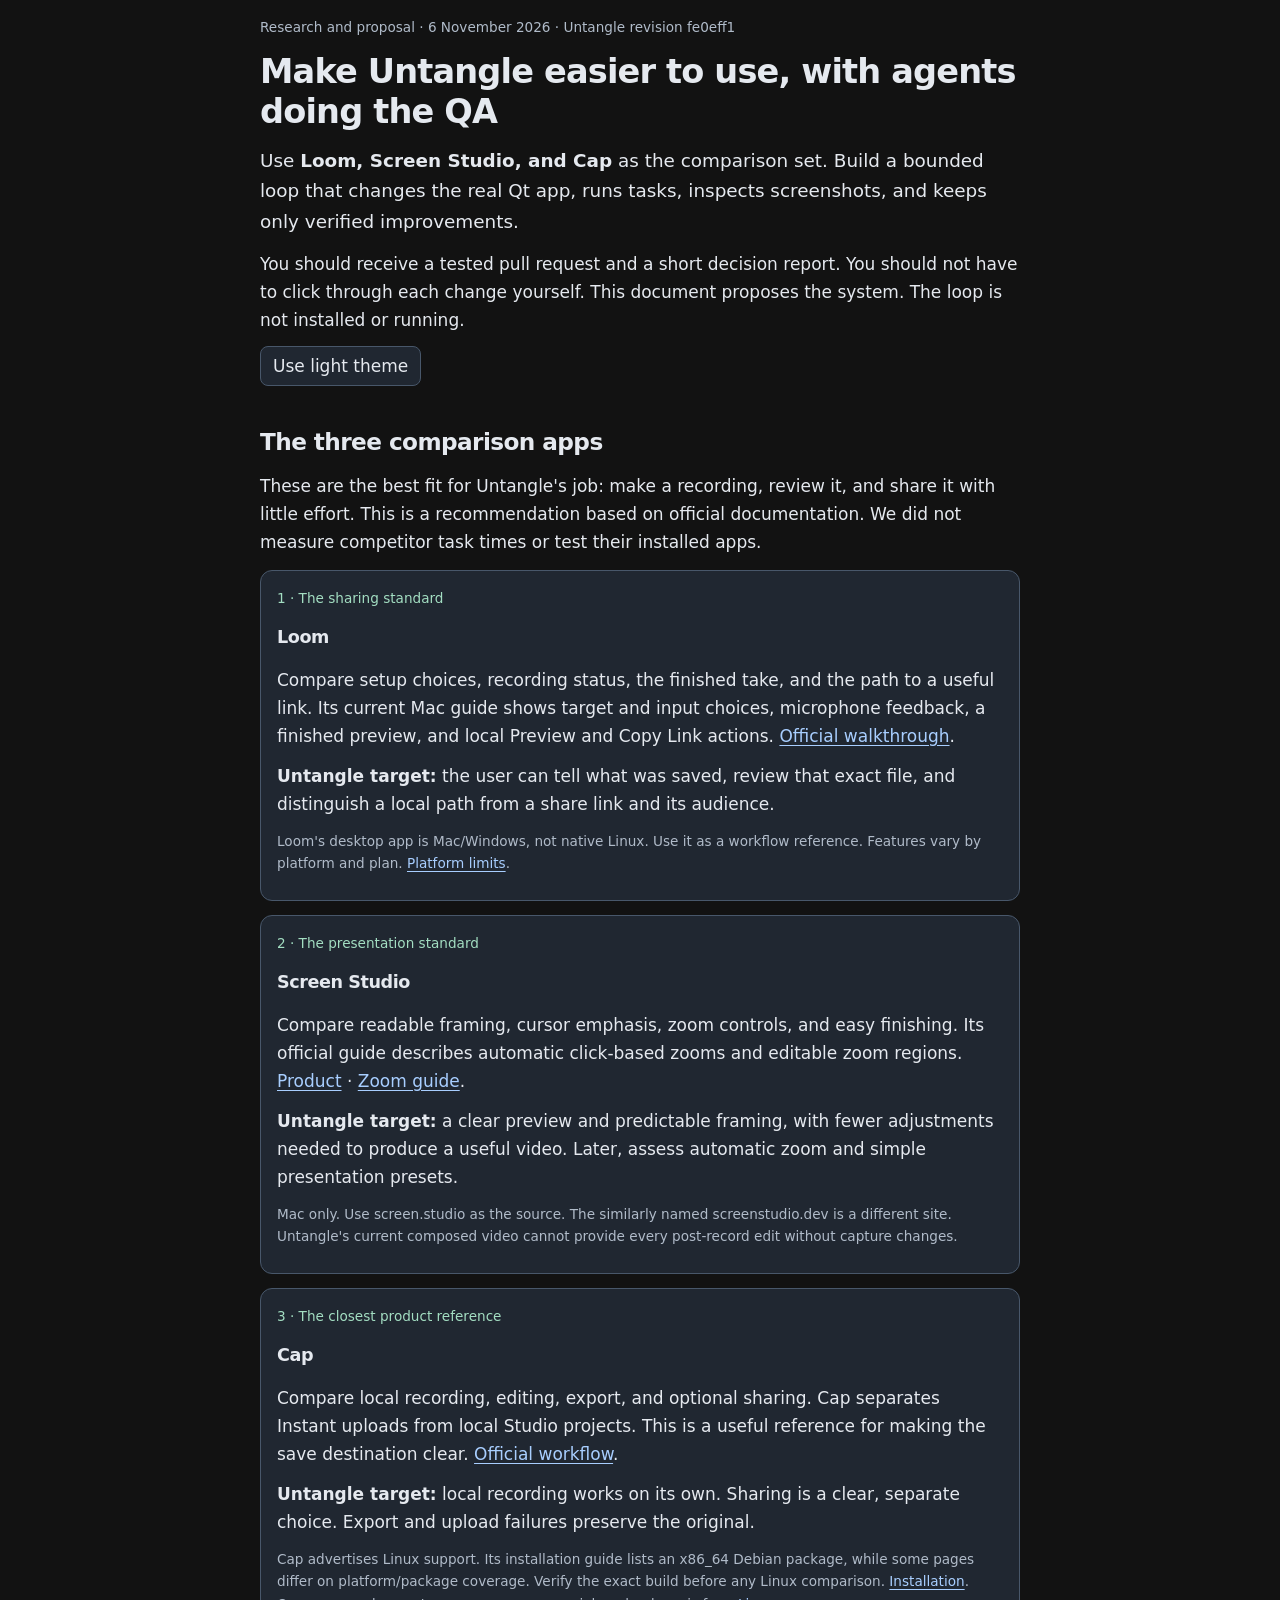
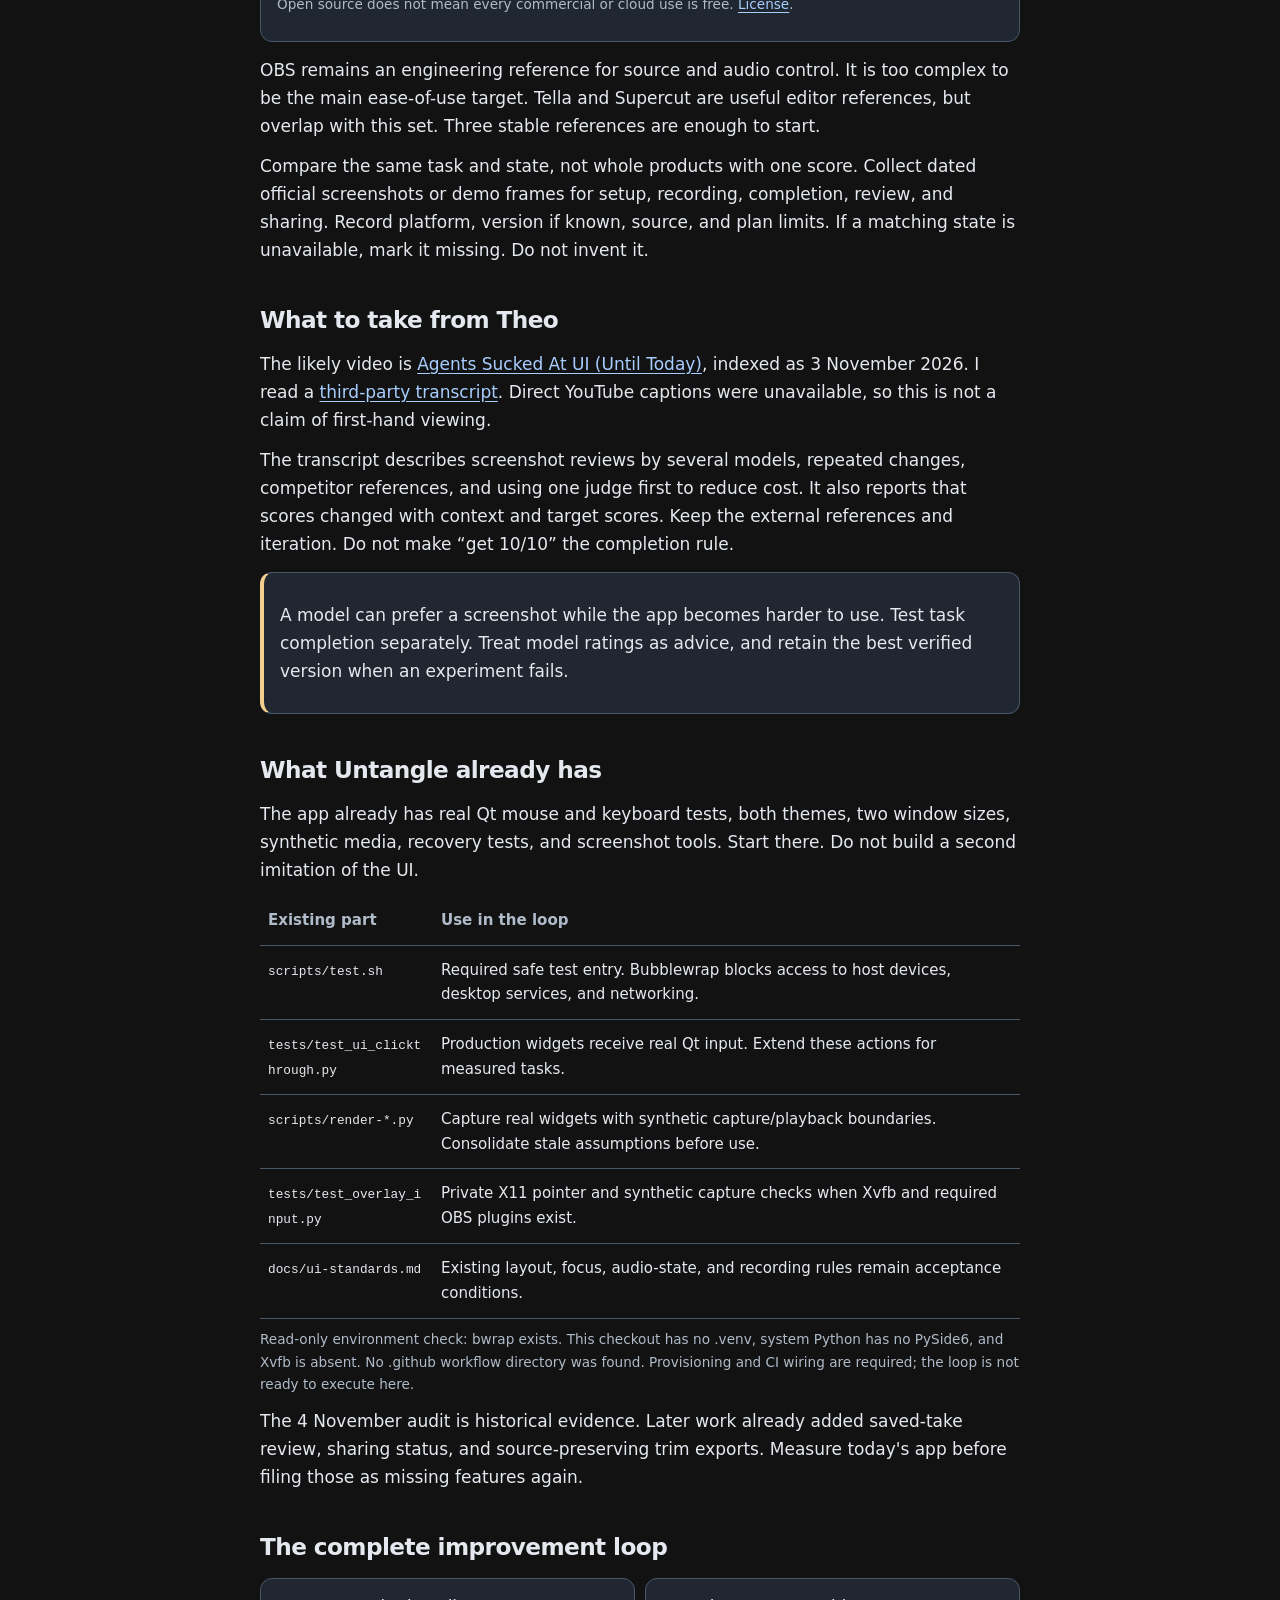
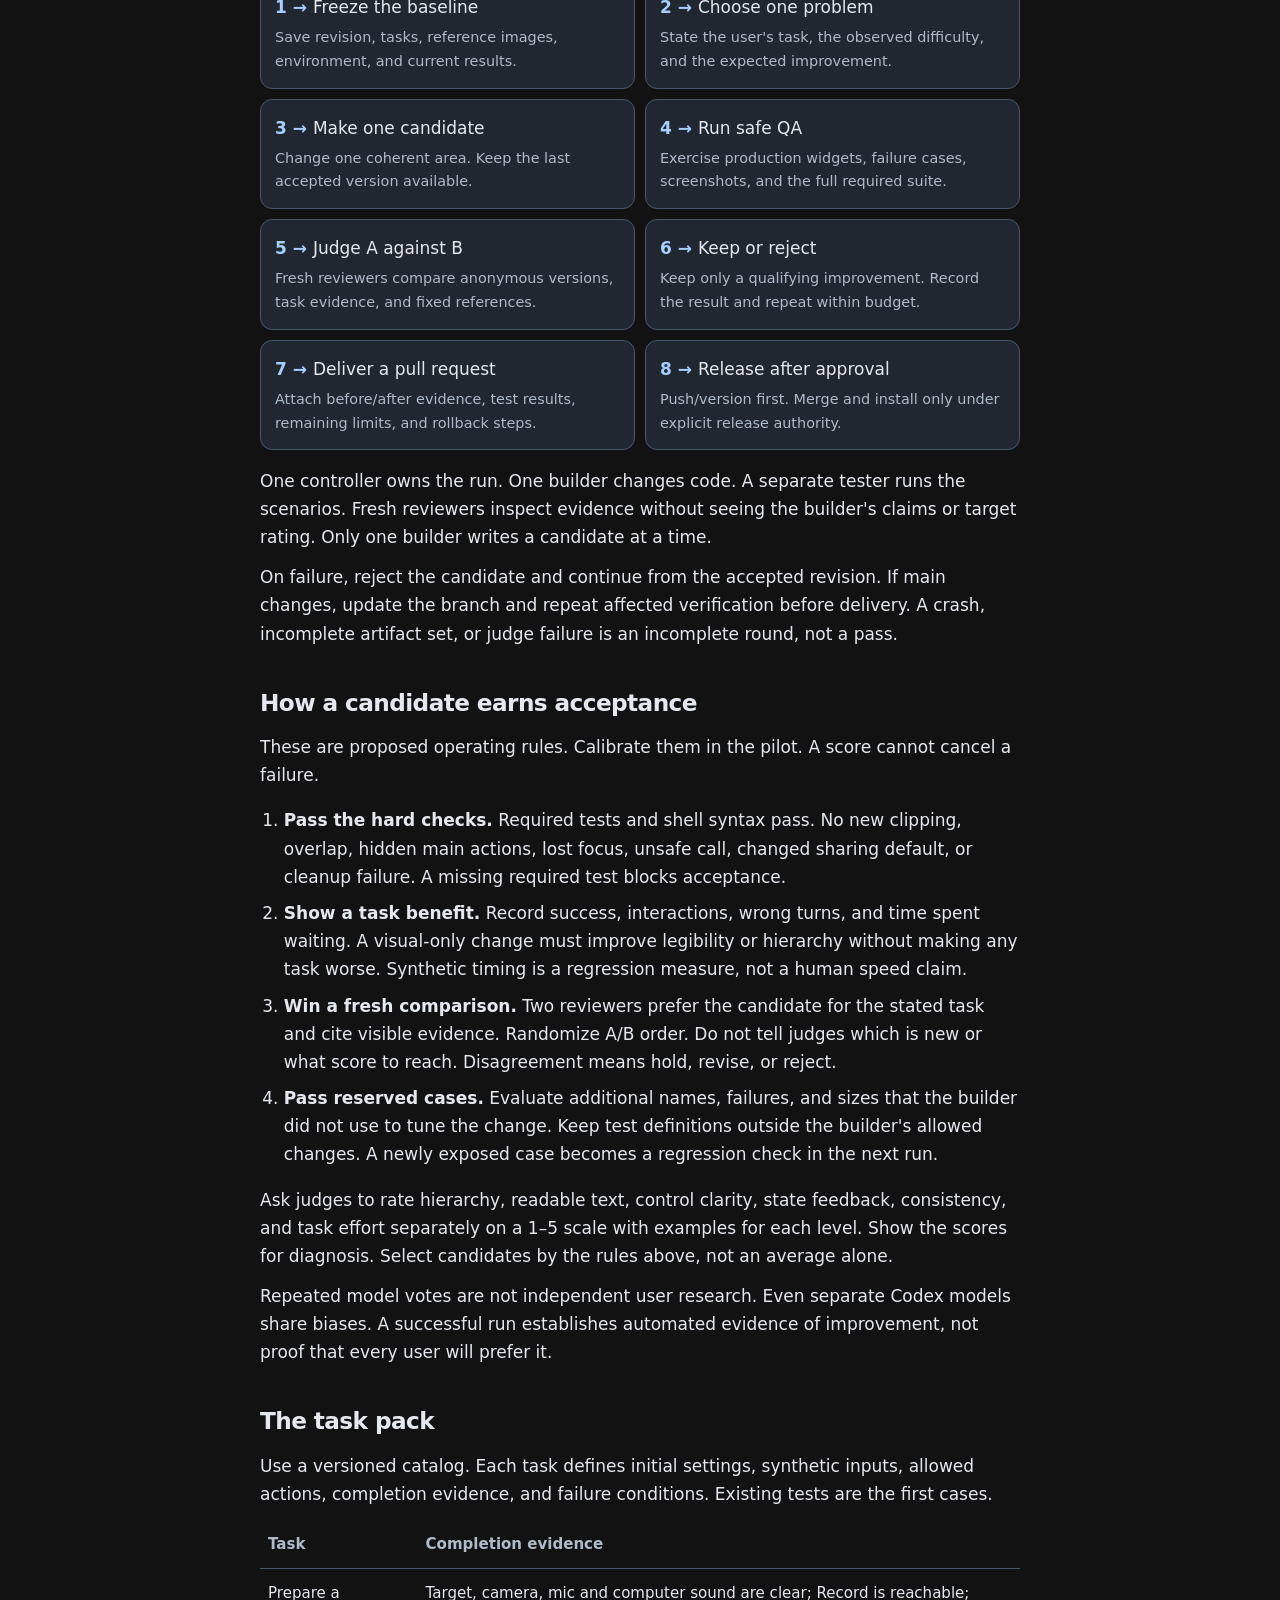
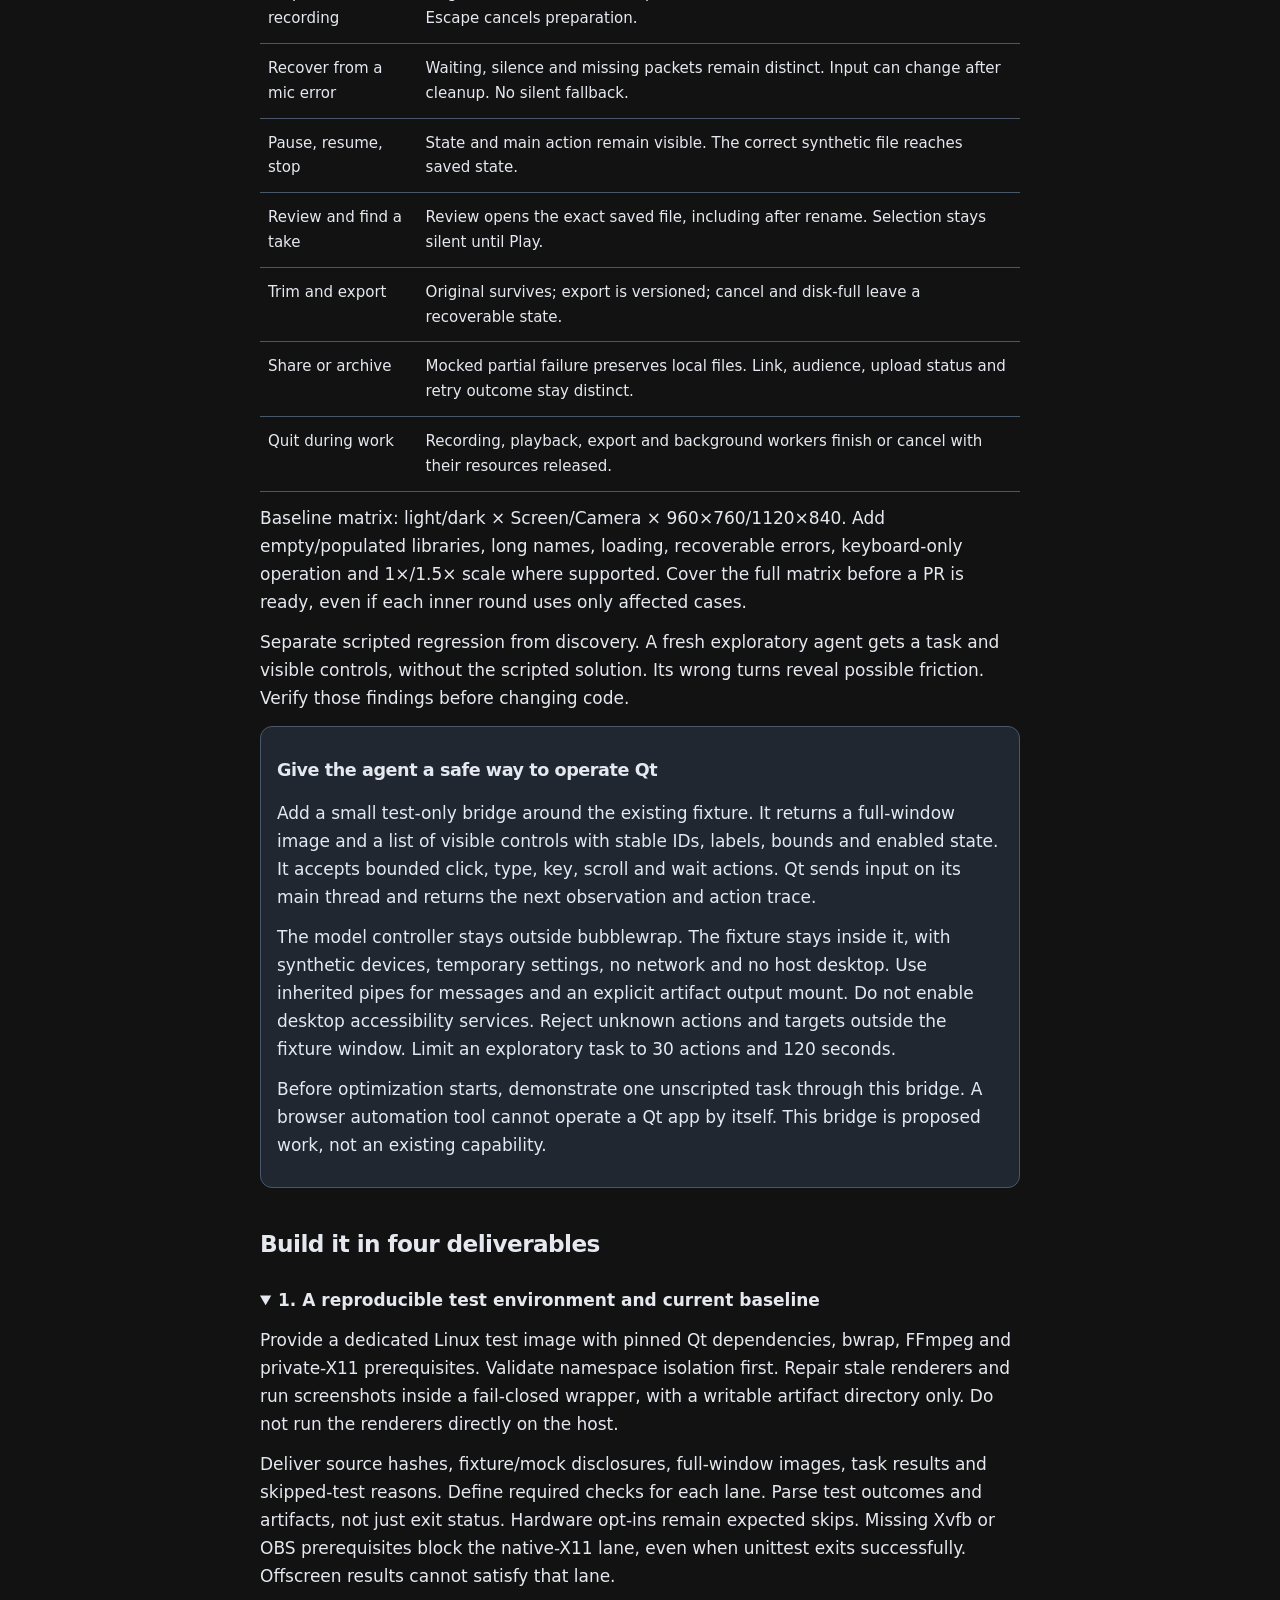
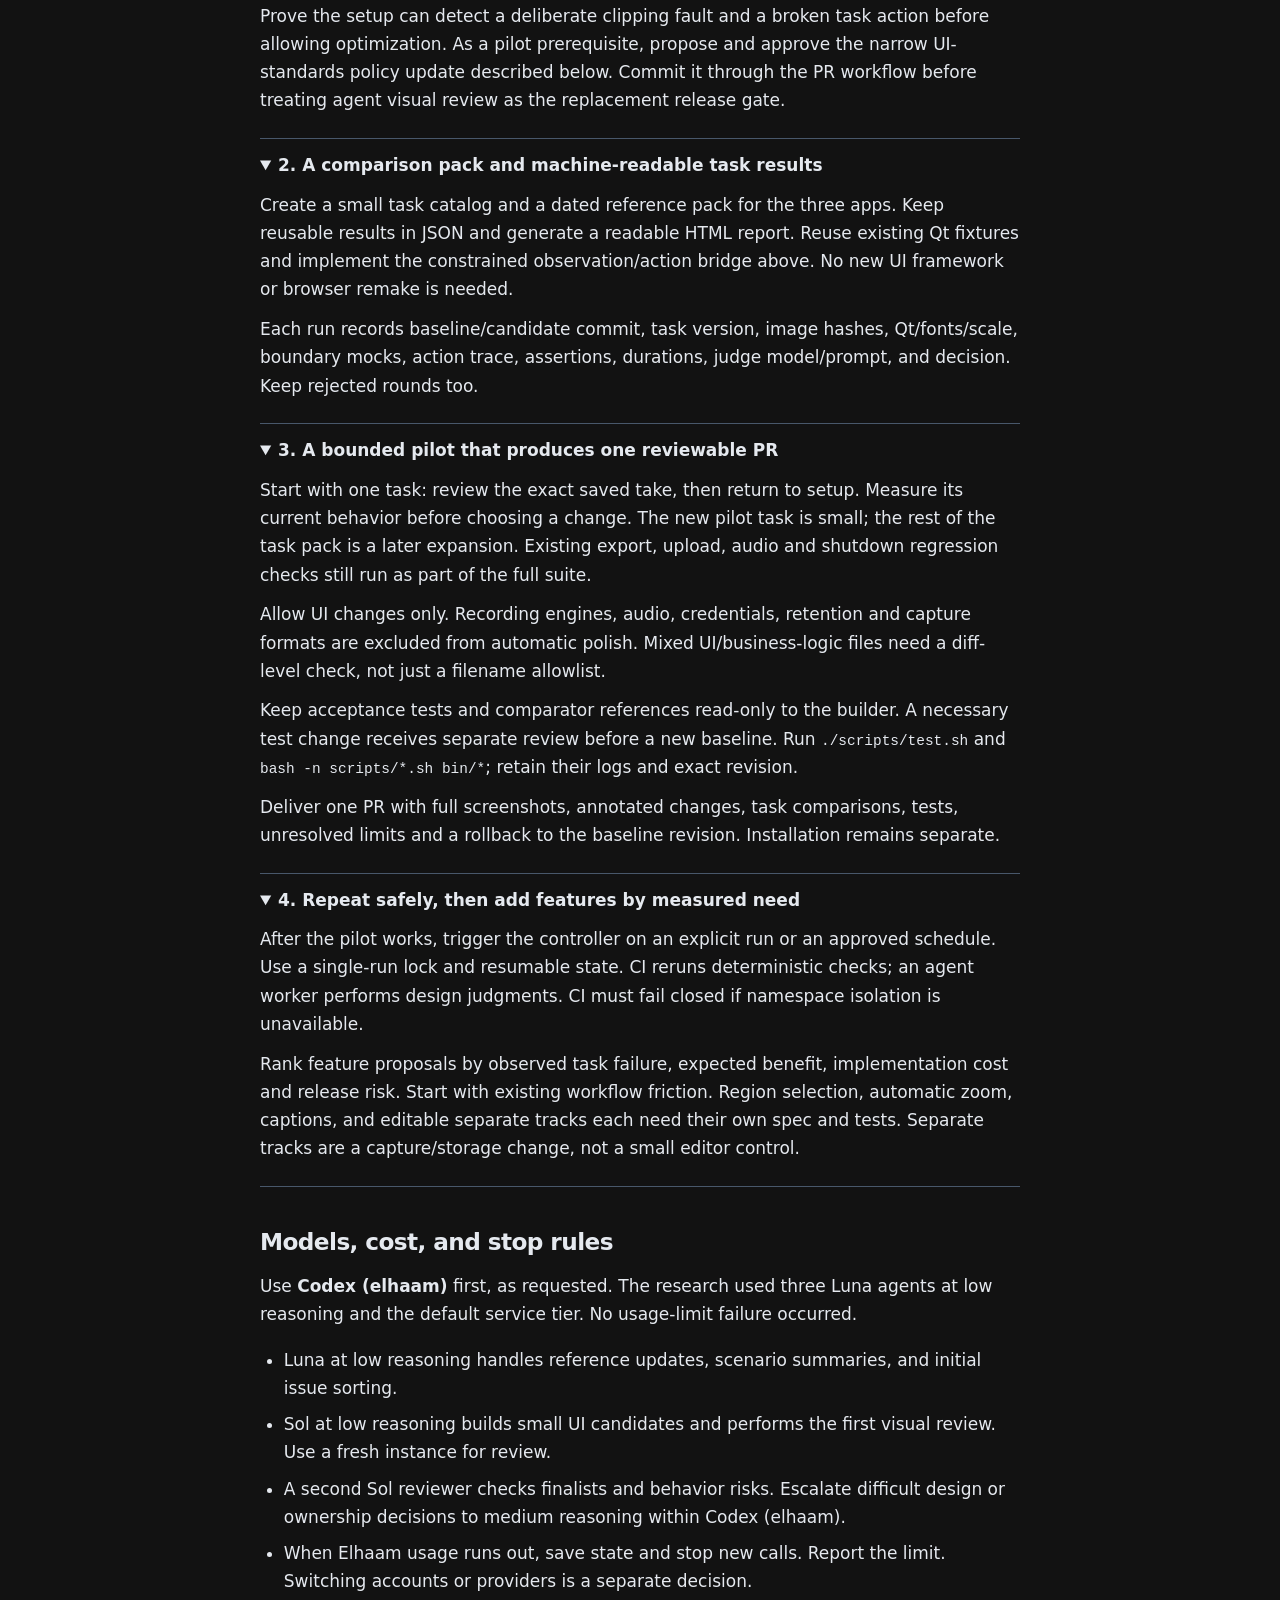
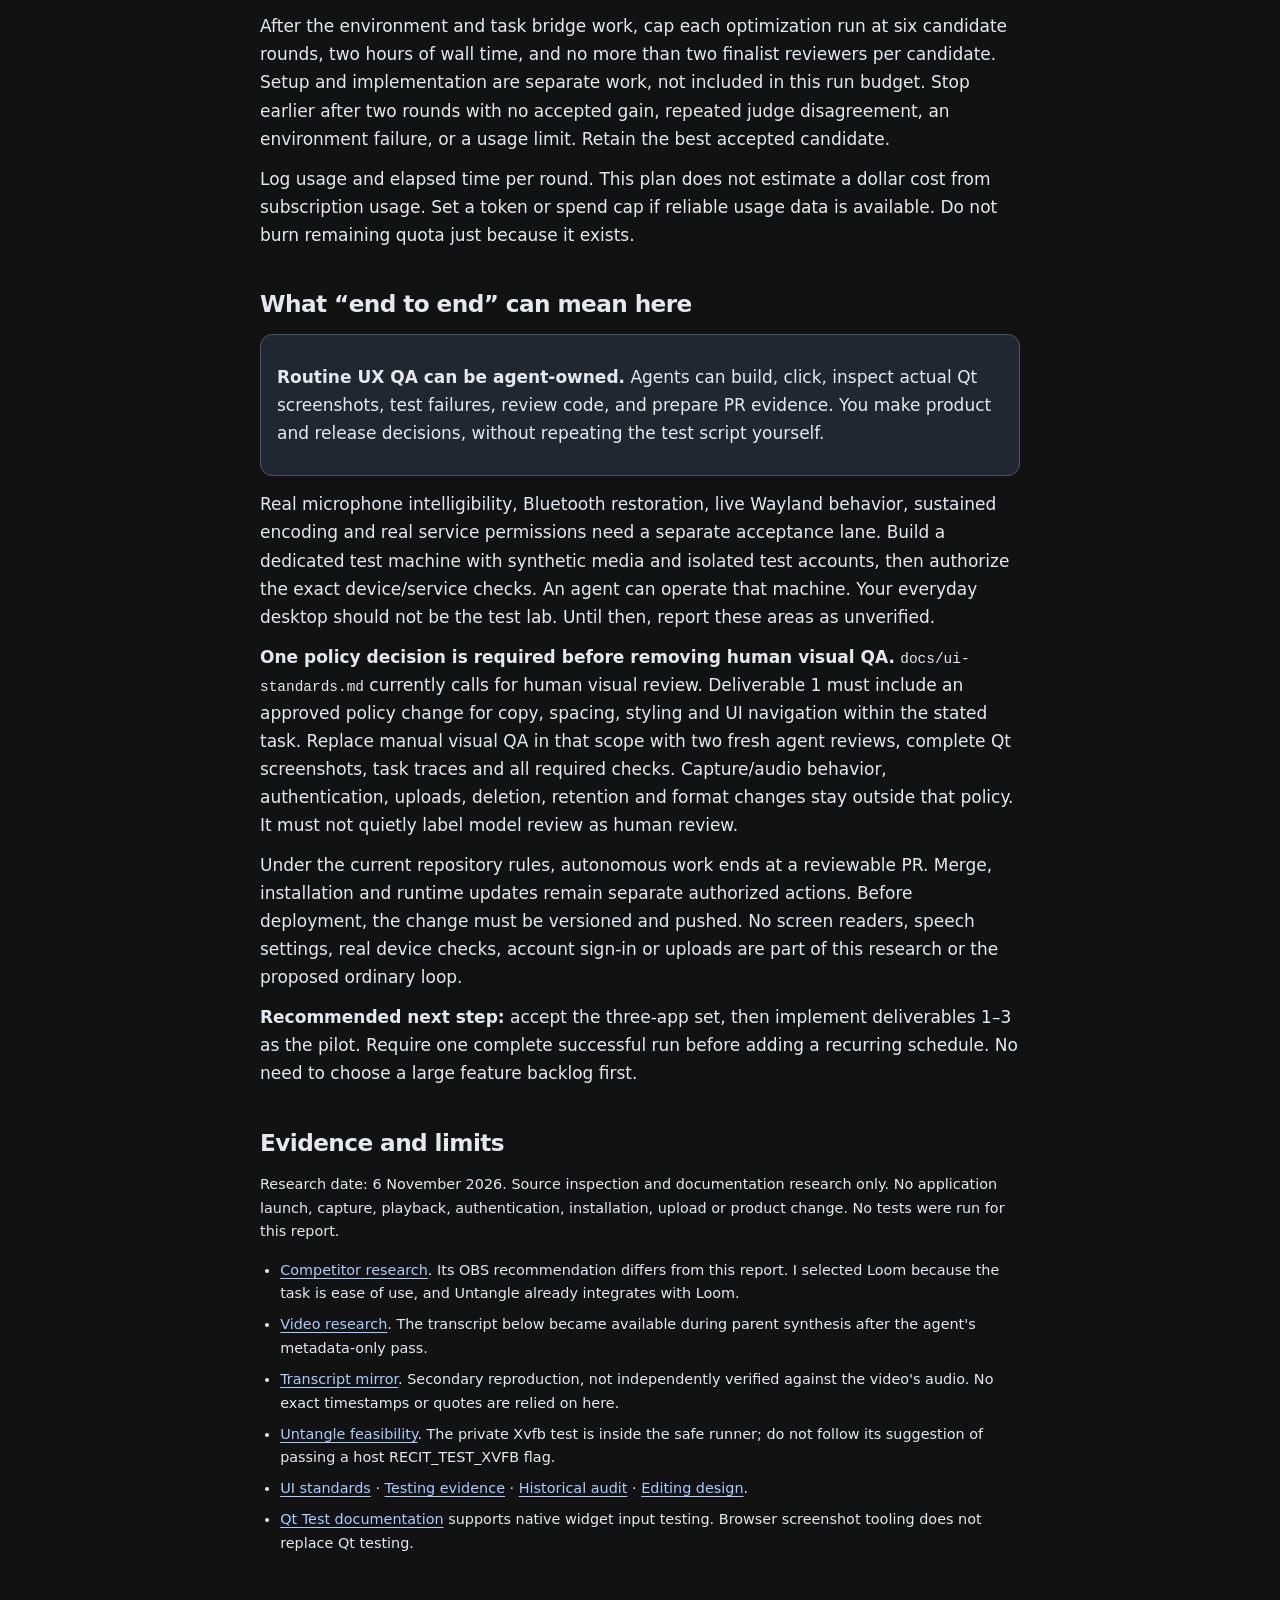
==== docs/ux-hill-climbing-plan.html @ 9dc9f846 "feat: clearer recording review" ====
<!doctype html>
<html lang="en"><head><meta charset="utf-8"><meta name="viewport" content="width=device-width,initial-scale=1"><title>Untangle UX improvement plan</title>
<style>
:root{color-scheme:dark;--background:#15191f;--foreground:#e5e9ef;--muted:#b0bbc9;--card:#202731;--border:#48576a;--primary:#a8ceff;--success:#a3dec2;--warning:#f3ce8d;--radius:12px;--font-sans:system-ui,sans-serif;--font-mono:ui-monospace,monospace}
html[data-theme="light"]{color-scheme:light;--background:#fafbfd;--foreground:#202b3b;--muted:#506078;--card:#eef2f7;--border:#b7c3d1;--primary:#174f91;--success:#17623e;--warning:#805000}
*{box-sizing:border-box}html,body{margin:0}body{color:var(--foreground);font:17px/1.65 var(--font-sans)}main{max-width:760px;margin:auto;padding:16px 0 40px}h1,h2,h3{line-height:1.2;letter-spacing:-.025em}h1{font-size:2.1rem;margin:.4em 0}h2{font-size:1.45rem;margin:1.8em 0 .7em}h3{font-size:1.1rem}p{margin:.7em 0}a{color:var(--primary);text-decoration:underline;text-underline-offset:3px}small,.meta{color:var(--muted);font-size:.85rem}.card{background:var(--card);border:1px solid var(--border);border-radius:var(--radius);padding:16px;margin:14px 0}.lead{font-size:1.15rem}.tag{color:var(--success);font-size:.85rem}.warn{border-left:4px solid var(--warning)}table{width:100%;border-collapse:collapse;font-size:.94rem}th,td{text-align:left;vertical-align:top;padding:12px 8px;border-bottom:1px solid var(--border);overflow-wrap:anywhere}th{color:var(--muted);font-weight:600}code{font:.85em var(--font-mono);overflow-wrap:anywhere}li{margin:.5em 0}ul,ol{padding-left:1.4em}details{border-bottom:1px solid var(--border);padding:12px 0}summary{cursor:pointer;font-weight:600}button{font:inherit;color:var(--foreground);border:1px solid var(--border);background:var(--card);border-radius:8px;padding:5px 12px;cursor:pointer}.flow{display:grid;grid-template-columns:1fr 1fr;gap:10px;list-style:none;padding:0;counter-reset:step}.flow li{background:var(--card);border:1px solid var(--border);border-radius:var(--radius);padding:14px;margin:0;counter-increment:step}.flow li:before{content:counter(step) " → ";color:var(--primary);font-weight:700}.flow span{display:block;color:var(--muted);font-size:.9rem;margin-top:5px}.sources{font-size:.9rem}section{scroll-margin-top:20px}@media(max-width:540px){body{font-size:16px}.flow{grid-template-columns:1fr}th,td{padding:9px 4px;font-size:.86rem}h1{font-size:1.8rem}}@media print{body{color:#111;background:#fff;font-size:11pt}.card,.flow li{background:#fff;border-color:#aaa;break-inside:avoid}button{display:none}a{color:#123b68}details{break-inside:avoid}}
</style></head><body><main><article>
<div class="meta">Research and proposal · 6 November 2026 · Untangle revision fe0eff1</div>
<h1>Make Untangle easier to use, with agents doing the QA</h1>
<p class="lead">Use <strong>Loom, Screen Studio, and Cap</strong> as the comparison set. Build a bounded loop that changes the real Qt app, runs tasks, inspects screenshots, and keeps only verified improvements.</p>
<p>You should receive a tested pull request and a short decision report. You should not have to click through each change yourself. This document proposes the system. The loop is not installed or running.</p>
<button id="theme" type="button">Use light theme</button>

<section><h2>The three comparison apps</h2>
<p>These are the best fit for Untangle's job: make a recording, review it, and share it with little effort. This is a recommendation based on official documentation. We did not measure competitor task times or test their installed apps.</p>
<div class="card"><div class="tag">1 · The sharing standard</div><h3>Loom</h3><p>Compare setup choices, recording status, the finished take, and the path to a useful link. Its current Mac guide shows target and input choices, microphone feedback, a finished preview, and local Preview and Copy Link actions. <a href="https://support.atlassian.com/loom/docs/get-started-with-loom-for-macos/">Official walkthrough</a>.</p><p><strong>Untangle target:</strong> the user can tell what was saved, review that exact file, and distinguish a local path from a share link and its audience.</p><p class="meta">Loom's desktop app is Mac/Windows, not native Linux. Use it as a workflow reference. Features vary by platform and plan. <a href="https://support.atlassian.com/loom/docs/the-loom-recording-platforms/">Platform limits</a>.</p></div>
<div class="card"><div class="tag">2 · The presentation standard</div><h3>Screen Studio</h3><p>Compare readable framing, cursor emphasis, zoom controls, and easy finishing. Its official guide describes automatic click-based zooms and editable zoom regions. <a href="https://screen.studio/">Product</a> · <a href="https://preview.screen.studio/guide/adding-editing-zooms">Zoom guide</a>.</p><p><strong>Untangle target:</strong> a clear preview and predictable framing, with fewer adjustments needed to produce a useful video. Later, assess automatic zoom and simple presentation presets.</p><p class="meta">Mac only. Use screen.studio as the source. The similarly named screenstudio.dev is a different site. Untangle's current composed video cannot provide every post-record edit without capture changes.</p></div>
<div class="card"><div class="tag">3 · The closest product reference</div><h3>Cap</h3><p>Compare local recording, editing, export, and optional sharing. Cap separates Instant uploads from local Studio projects. This is a useful reference for making the save destination clear. <a href="https://cap.so/docs/quickstart">Official workflow</a>.</p><p><strong>Untangle target:</strong> local recording works on its own. Sharing is a clear, separate choice. Export and upload failures preserve the original.</p><p class="meta">Cap advertises Linux support. Its installation guide lists an x86_64 Debian package, while some pages differ on platform/package coverage. Verify the exact build before any Linux comparison. <a href="https://cap.so/docs/installation">Installation</a>. Open source does not mean every commercial or cloud use is free. <a href="https://cap.so/docs/commercial-license">License</a>.</p></div>
<p>OBS remains an engineering reference for source and audio control. It is too complex to be the main ease-of-use target. Tella and Supercut are useful editor references, but overlap with this set. Three stable references are enough to start.</p>
<p>Compare the same task and state, not whole products with one score. Collect dated official screenshots or demo frames for setup, recording, completion, review, and sharing. Record platform, version if known, source, and plan limits. If a matching state is unavailable, mark it missing. Do not invent it.</p>
</section>

<section><h2>What to take from Theo</h2>
<p>The likely video is <a href="https://www.youtube.com/watch?v=xq0eB8vxeqk">Agents Sucked At UI (Until Today)</a>, indexed as 3 November 2026. I read a <a href="https://www.usetranscribe.io/yt/xq0eB8vxeqk/agents-ui-improvement">third-party transcript</a>. Direct YouTube captions were unavailable, so this is not a claim of first-hand viewing.</p>
<p>The transcript describes screenshot reviews by several models, repeated changes, competitor references, and using one judge first to reduce cost. It also reports that scores changed with context and target scores. Keep the external references and iteration. Do not make “get 10/10” the completion rule.</p>
<div class="card warn"><p>A model can prefer a screenshot while the app becomes harder to use. Test task completion separately. Treat model ratings as advice, and retain the best verified version when an experiment fails.</p></div>
</section>

<section><h2>What Untangle already has</h2>
<p>The app already has real Qt mouse and keyboard tests, both themes, two window sizes, synthetic media, recovery tests, and screenshot tools. Start there. Do not build a second imitation of the UI.</p>
<table><thead><tr><th>Existing part</th><th>Use in the loop</th></tr></thead><tbody>
<tr><td><code>scripts/test.sh</code></td><td>Required safe test entry. Bubblewrap blocks access to host devices, desktop services, and networking.</td></tr>
<tr><td><code>tests/test_ui_clickthrough.py</code></td><td>Production widgets receive real Qt input. Extend these actions for measured tasks.</td></tr>
<tr><td><code>scripts/render-*.py</code></td><td>Capture real widgets with synthetic capture/playback boundaries. Consolidate stale assumptions before use.</td></tr>
<tr><td><code>tests/test_overlay_input.py</code></td><td>Private X11 pointer and synthetic capture checks when Xvfb and required OBS plugins exist.</td></tr>
<tr><td><code>docs/ui-standards.md</code></td><td>Existing layout, focus, audio-state, and recording rules remain acceptance conditions.</td></tr>
</tbody></table>
<p class="meta">Read-only environment check: bwrap exists. This checkout has no .venv, system Python has no PySide6, and Xvfb is absent. No .github workflow directory was found. Provisioning and CI wiring are required; the loop is not ready to execute here.</p>
<p>The 4 November audit is historical evidence. Later work already added saved-take review, sharing status, and source-preserving trim exports. Measure today's app before filing those as missing features again.</p>
</section>

<section><h2>The complete improvement loop</h2>
<ol class="flow" aria-label="Improvement loop">
<li>Freeze the baseline<span>Save revision, tasks, reference images, environment, and current results.</span></li>
<li>Choose one problem<span>State the user's task, the observed difficulty, and the expected improvement.</span></li>
<li>Make one candidate<span>Change one coherent area. Keep the last accepted version available.</span></li>
<li>Run safe QA<span>Exercise production widgets, failure cases, screenshots, and the full required suite.</span></li>
<li>Judge A against B<span>Fresh reviewers compare anonymous versions, task evidence, and fixed references.</span></li>
<li>Keep or reject<span>Keep only a qualifying improvement. Record the result and repeat within budget.</span></li>
<li>Deliver a pull request<span>Attach before/after evidence, test results, remaining limits, and rollback steps.</span></li>
<li>Release after approval<span>Push/version first. Merge and install only under explicit release authority.</span></li>
</ol>
<p>One controller owns the run. One builder changes code. A separate tester runs the scenarios. Fresh reviewers inspect evidence without seeing the builder's claims or target rating. Only one builder writes a candidate at a time.</p>
<p>On failure, reject the candidate and continue from the accepted revision. If main changes, update the branch and repeat affected verification before delivery. A crash, incomplete artifact set, or judge failure is an incomplete round, not a pass.</p>
</section>

<section><h2>How a candidate earns acceptance</h2>
<p>These are proposed operating rules. Calibrate them in the pilot. A score cannot cancel a failure.</p>
<ol>
<li><strong>Pass the hard checks.</strong> Required tests and shell syntax pass. No new clipping, overlap, hidden main actions, lost focus, unsafe call, changed sharing default, or cleanup failure. A missing required test blocks acceptance.</li>
<li><strong>Show a task benefit.</strong> Record success, interactions, wrong turns, and time spent waiting. A visual-only change must improve legibility or hierarchy without making any task worse. Synthetic timing is a regression measure, not a human speed claim.</li>
<li><strong>Win a fresh comparison.</strong> Two reviewers prefer the candidate for the stated task and cite visible evidence. Randomize A/B order. Do not tell judges which is new or what score to reach. Disagreement means hold, revise, or reject.</li>
<li><strong>Pass reserved cases.</strong> Evaluate additional names, failures, and sizes that the builder did not use to tune the change. Keep test definitions outside the builder's allowed changes. A newly exposed case becomes a regression check in the next run.</li>
</ol>
<p>Ask judges to rate hierarchy, readable text, control clarity, state feedback, consistency, and task effort separately on a 1–5 scale with examples for each level. Show the scores for diagnosis. Select candidates by the rules above, not an average alone.</p>
<p>Repeated model votes are not independent user research. Even separate Codex models share biases. A successful run establishes automated evidence of improvement, not proof that every user will prefer it.</p>
</section>

<section><h2>The task pack</h2>
<p>Use a versioned catalog. Each task defines initial settings, synthetic inputs, allowed actions, completion evidence, and failure conditions. Existing tests are the first cases.</p>
<table><thead><tr><th>Task</th><th>Completion evidence</th></tr></thead><tbody>
<tr><td>Prepare a recording</td><td>Target, camera, mic and computer sound are clear; Record is reachable; Escape cancels preparation.</td></tr>
<tr><td>Recover from a mic error</td><td>Waiting, silence and missing packets remain distinct. Input can change after cleanup. No silent fallback.</td></tr>
<tr><td>Pause, resume, stop</td><td>State and main action remain visible. The correct synthetic file reaches saved state.</td></tr>
<tr><td>Review and find a take</td><td>Review opens the exact saved file, including after rename. Selection stays silent until Play.</td></tr>
<tr><td>Trim and export</td><td>Original survives; export is versioned; cancel and disk-full leave a recoverable state.</td></tr>
<tr><td>Share or archive</td><td>Mocked partial failure preserves local files. Link, audience, upload status and retry outcome stay distinct.</td></tr>
<tr><td>Quit during work</td><td>Recording, playback, export and background workers finish or cancel with their resources released.</td></tr>
</tbody></table>
<p>Baseline matrix: light/dark × Screen/Camera × 960×760/1120×840. Add empty/populated libraries, long names, loading, recoverable errors, keyboard-only operation and 1×/1.5× scale where supported. Cover the full matrix before a PR is ready, even if each inner round uses only affected cases.</p>
<p>Separate scripted regression from discovery. A fresh exploratory agent gets a task and visible controls, without the scripted solution. Its wrong turns reveal possible friction. Verify those findings before changing code.</p>
<div class="card"><h3>Give the agent a safe way to operate Qt</h3><p>Add a small test-only bridge around the existing fixture. It returns a full-window image and a list of visible controls with stable IDs, labels, bounds and enabled state. It accepts bounded click, type, key, scroll and wait actions. Qt sends input on its main thread and returns the next observation and action trace.</p><p>The model controller stays outside bubblewrap. The fixture stays inside it, with synthetic devices, temporary settings, no network and no host desktop. Use inherited pipes for messages and an explicit artifact output mount. Do not enable desktop accessibility services. Reject unknown actions and targets outside the fixture window. Limit an exploratory task to 30 actions and 120 seconds.</p><p>Before optimization starts, demonstrate one unscripted task through this bridge. A browser automation tool cannot operate a Qt app by itself. This bridge is proposed work, not an existing capability.</p></div>
</section>

<section><h2>Build it in four deliverables</h2>
<details open><summary>1. A reproducible test environment and current baseline</summary><p>Provide a dedicated Linux test image with pinned Qt dependencies, bwrap, FFmpeg and private-X11 prerequisites. Validate namespace isolation first. Repair stale renderers and run screenshots inside a fail-closed wrapper, with a writable artifact directory only. Do not run the renderers directly on the host.</p><p>Deliver source hashes, fixture/mock disclosures, full-window images, task results and skipped-test reasons. Define required checks for each lane. Parse test outcomes and artifacts, not just exit status. Hardware opt-ins remain expected skips. Missing Xvfb or OBS prerequisites block the native-X11 lane, even when unittest exits successfully. Offscreen results cannot satisfy that lane.</p><p>Prove the setup can detect a deliberate clipping fault and a broken task action before allowing optimization. As a pilot prerequisite, propose and approve the narrow UI-standards policy update described below. Commit it through the PR workflow before treating agent visual review as the replacement release gate.</p></details>
<details open><summary>2. A comparison pack and machine-readable task results</summary><p>Create a small task catalog and a dated reference pack for the three apps. Keep reusable results in JSON and generate a readable HTML report. Reuse existing Qt fixtures and implement the constrained observation/action bridge above. No new UI framework or browser remake is needed.</p><p>Each run records baseline/candidate commit, task version, image hashes, Qt/fonts/scale, boundary mocks, action trace, assertions, durations, judge model/prompt, and decision. Keep rejected rounds too.</p></details>
<details open><summary>3. A bounded pilot that produces one reviewable PR</summary><p>Start with one task: review the exact saved take, then return to setup. Measure its current behavior before choosing a change. The new pilot task is small; the rest of the task pack is a later expansion. Existing export, upload, audio and shutdown regression checks still run as part of the full suite.</p><p>Allow UI changes only. Recording engines, audio, credentials, retention and capture formats are excluded from automatic polish. Mixed UI/business-logic files need a diff-level check, not just a filename allowlist.</p><p>Keep acceptance tests and comparator references read-only to the builder. A necessary test change receives separate review before a new baseline. Run <code>./scripts/test.sh</code> and <code>bash -n scripts/*.sh bin/*</code>; retain their logs and exact revision.</p><p>Deliver one PR with full screenshots, annotated changes, task comparisons, tests, unresolved limits and a rollback to the baseline revision. Installation remains separate.</p></details>
<details open><summary>4. Repeat safely, then add features by measured need</summary><p>After the pilot works, trigger the controller on an explicit run or an approved schedule. Use a single-run lock and resumable state. CI reruns deterministic checks; an agent worker performs design judgments. CI must fail closed if namespace isolation is unavailable.</p><p>Rank feature proposals by observed task failure, expected benefit, implementation cost and release risk. Start with existing workflow friction. Region selection, automatic zoom, captions, and editable separate tracks each need their own spec and tests. Separate tracks are a capture/storage change, not a small editor control.</p></details>
</section>

<section><h2>Models, cost, and stop rules</h2>
<p>Use <strong>Codex (elhaam)</strong> first, as requested. The research used three Luna agents at low reasoning and the default service tier. No usage-limit failure occurred.</p>
<ul>
<li>Luna at low reasoning handles reference updates, scenario summaries, and initial issue sorting.</li>
<li>Sol at low reasoning builds small UI candidates and performs the first visual review. Use a fresh instance for review.</li>
<li>A second Sol reviewer checks finalists and behavior risks. Escalate difficult design or ownership decisions to medium reasoning within Codex (elhaam).</li>
<li>When Elhaam usage runs out, save state and stop new calls. Report the limit. Switching accounts or providers is a separate decision.</li>
</ul>
<p>After the environment and task bridge work, cap each optimization run at six candidate rounds, two hours of wall time, and no more than two finalist reviewers per candidate. Setup and implementation are separate work, not included in this run budget. Stop earlier after two rounds with no accepted gain, repeated judge disagreement, an environment failure, or a usage limit. Retain the best accepted candidate.</p>
<p>Log usage and elapsed time per round. This plan does not estimate a dollar cost from subscription usage. Set a token or spend cap if reliable usage data is available. Do not burn remaining quota just because it exists.</p>
</section>

<section><h2>What “end to end” can mean here</h2>
<div class="card"><p><strong>Routine UX QA can be agent-owned.</strong> Agents can build, click, inspect actual Qt screenshots, test failures, review code, and prepare PR evidence. You make product and release decisions, without repeating the test script yourself.</p></div>
<p>Real microphone intelligibility, Bluetooth restoration, live Wayland behavior, sustained encoding and real service permissions need a separate acceptance lane. Build a dedicated test machine with synthetic media and isolated test accounts, then authorize the exact device/service checks. An agent can operate that machine. Your everyday desktop should not be the test lab. Until then, report these areas as unverified.</p>
<p><strong>One policy decision is required before removing human visual QA.</strong> <code>docs/ui-standards.md</code> currently calls for human visual review. Deliverable 1 must include an approved policy change for copy, spacing, styling and UI navigation within the stated task. Replace manual visual QA in that scope with two fresh agent reviews, complete Qt screenshots, task traces and all required checks. Capture/audio behavior, authentication, uploads, deletion, retention and format changes stay outside that policy. It must not quietly label model review as human review.</p>
<p>Under the current repository rules, autonomous work ends at a reviewable PR. Merge, installation and runtime updates remain separate authorized actions. Before deployment, the change must be versioned and pushed. No screen readers, speech settings, real device checks, account sign-in or uploads are part of this research or the proposed ordinary loop.</p>
<p><strong>Recommended next step:</strong> accept the three-app set, then implement deliverables 1–3 as the pilot. Require one complete successful run before adding a recurring schedule. No need to choose a large feature backlog first.</p>
</section>

<section class="sources"><h2>Evidence and limits</h2>
<p>Research date: 6 November 2026. Source inspection and documentation research only. No application launch, capture, playback, authentication, installation, upload or product change. No tests were run for this report.</p>
<ul>
<li><a href="research/ux-comparison-apps.md">Competitor research</a>. Its OBS recommendation differs from this report. I selected Loom because the task is ease of use, and Untangle already integrates with Loom.</li>
<li><a href="research/theo-ui-hill-climbing.md">Video research</a>. The transcript below became available during parent synthesis after the agent's metadata-only pass.</li>
<li><a href="https://www.usetranscribe.io/yt/xq0eB8vxeqk/agents-ui-improvement">Transcript mirror</a>. Secondary reproduction, not independently verified against the video's audio. No exact timestamps or quotes are relied on here.</li>
<li><a href="research/untangle-ux-loop-feasibility.md">Untangle feasibility</a>. The private Xvfb test is inside the safe runner; do not follow its suggestion of passing a host RECIT_TEST_XVFB flag.</li>
<li><a href="ui-standards.md">UI standards</a> · <a href="testing.md">Testing evidence</a> · <a href="ux-audit-2026-11-04.md">Historical audit</a> · <a href="editing-projects.md">Editing design</a>.</li>
<li><a href="https://doc.qt.io/qt-6/qtest-overview.html">Qt Test documentation</a> supports native widget input testing. Browser screenshot tooling does not replace Qt testing.</li>
</ul>
</section>
</article></main><script>document.getElementById('theme').onclick=function(){const light=document.documentElement.dataset.theme!=='light';document.documentElement.dataset.theme=light?'light':'dark';this.textContent=light?'Use dark theme':'Use light theme'}</script></body></html>
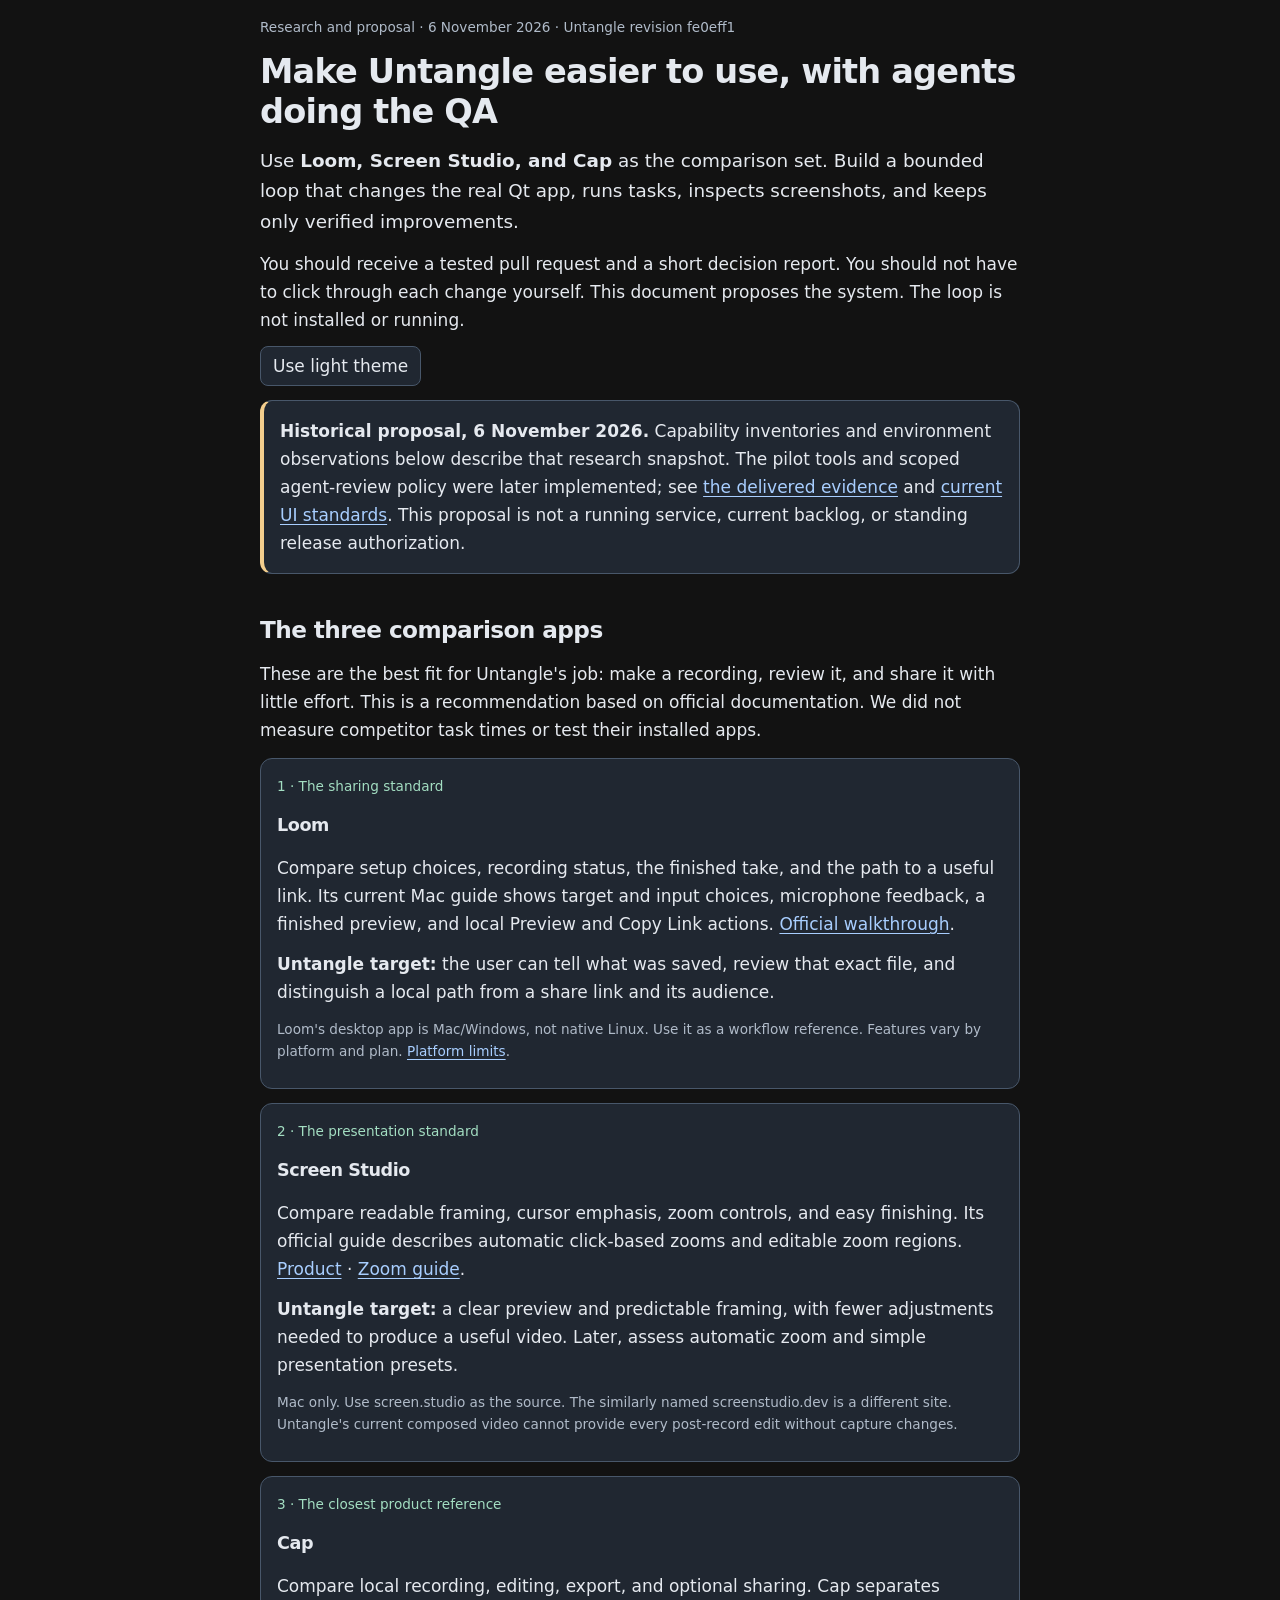
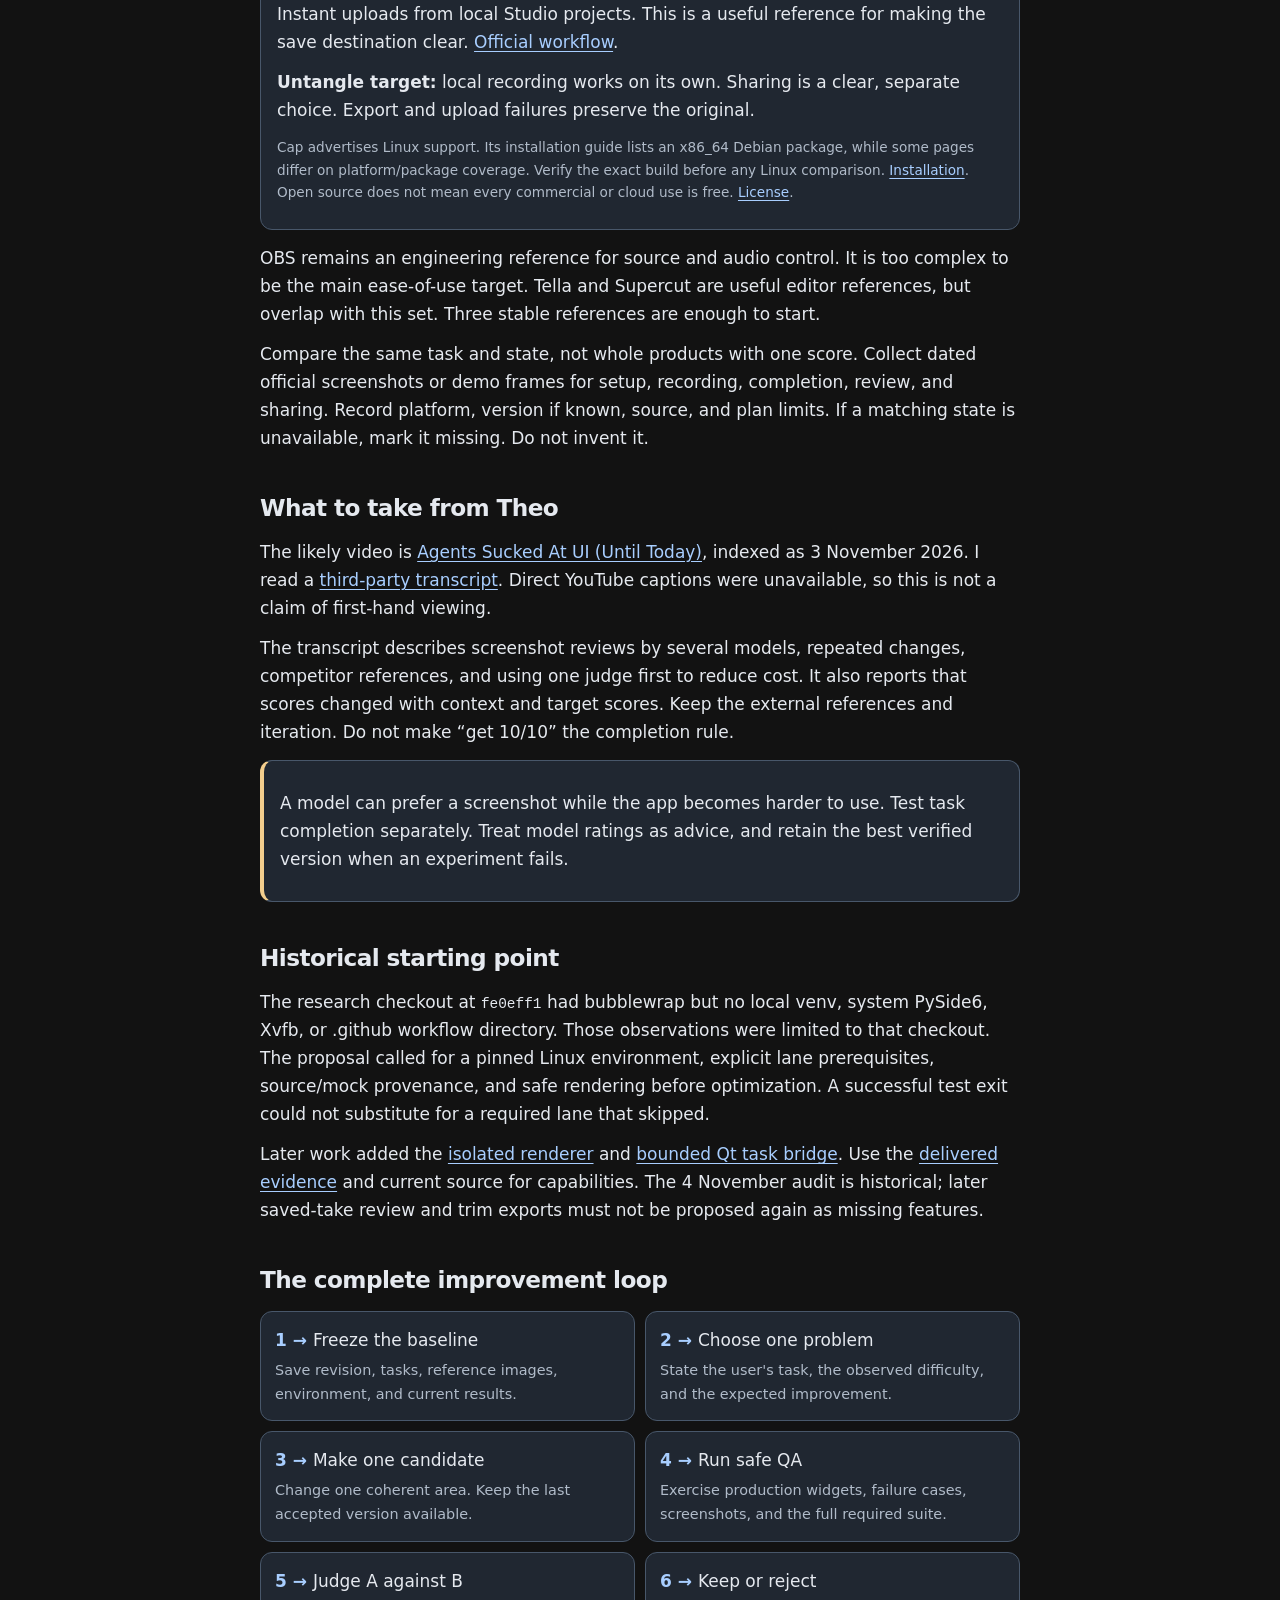
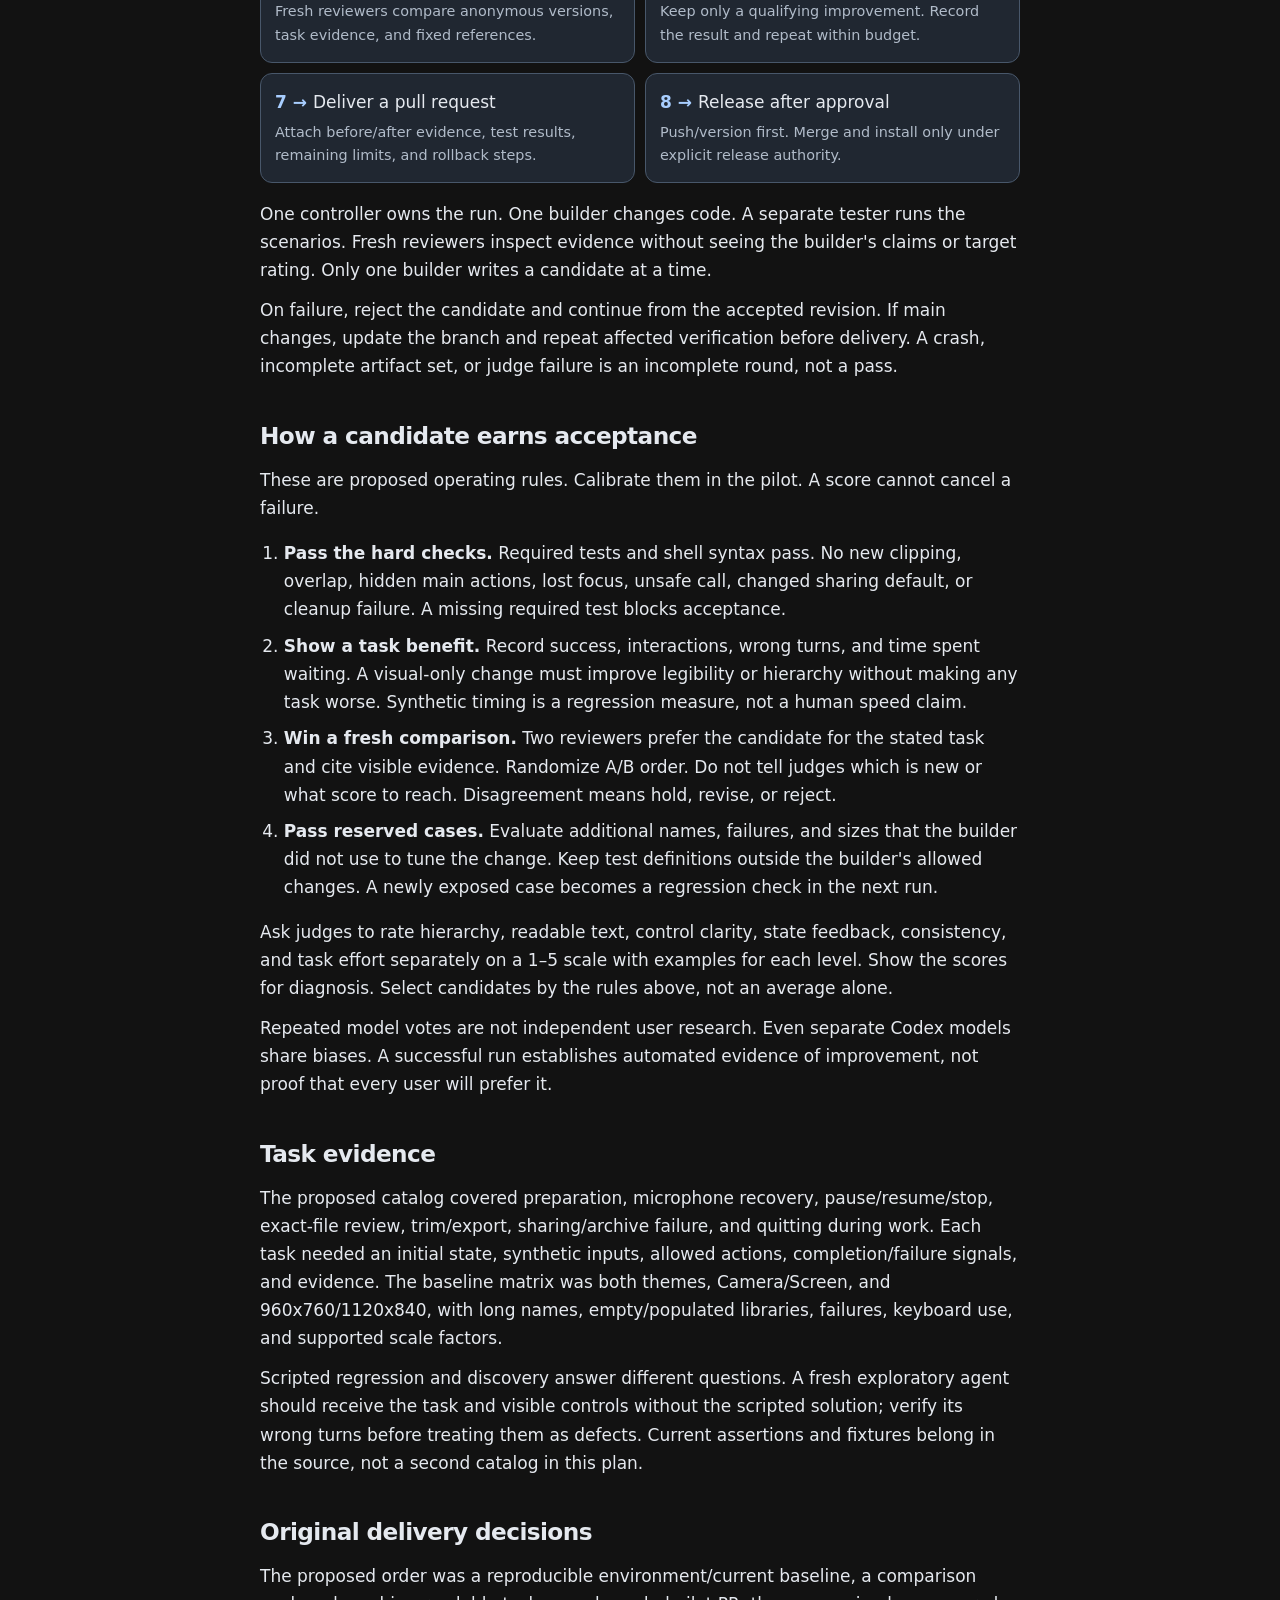
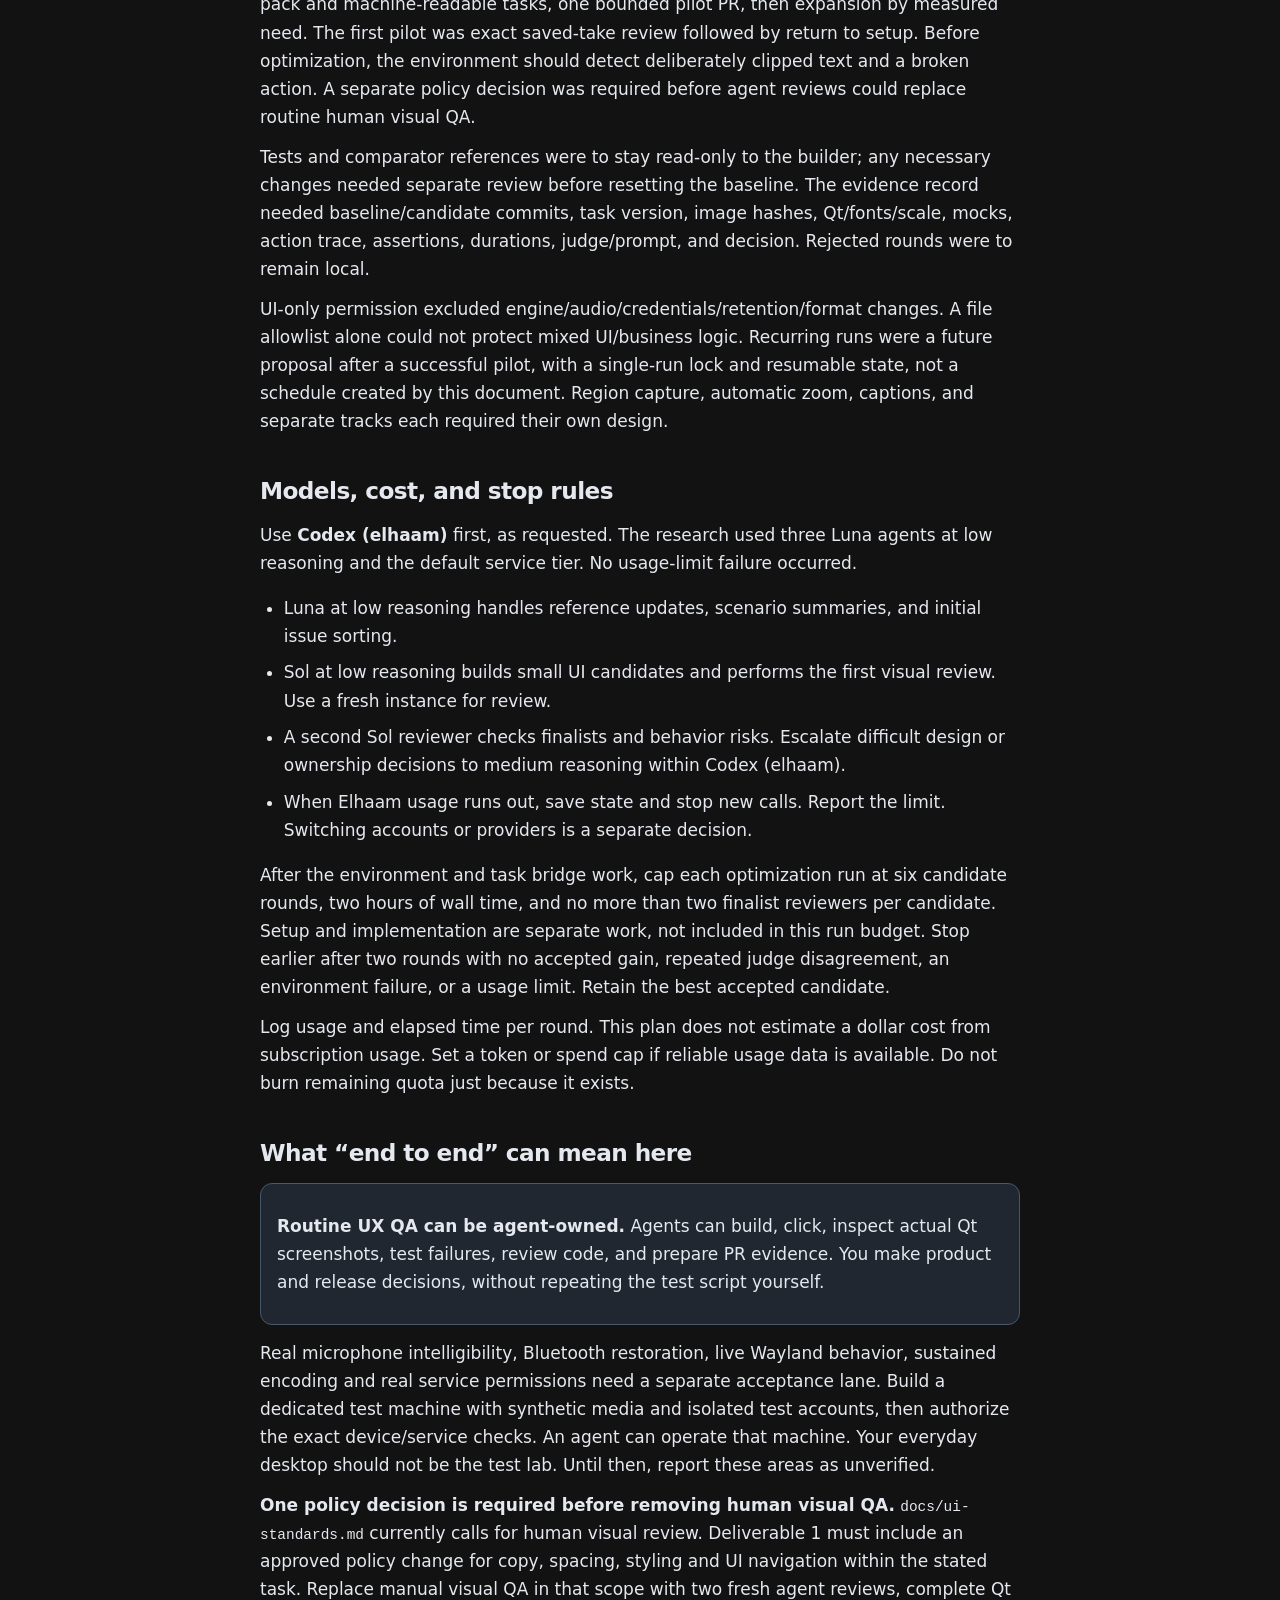
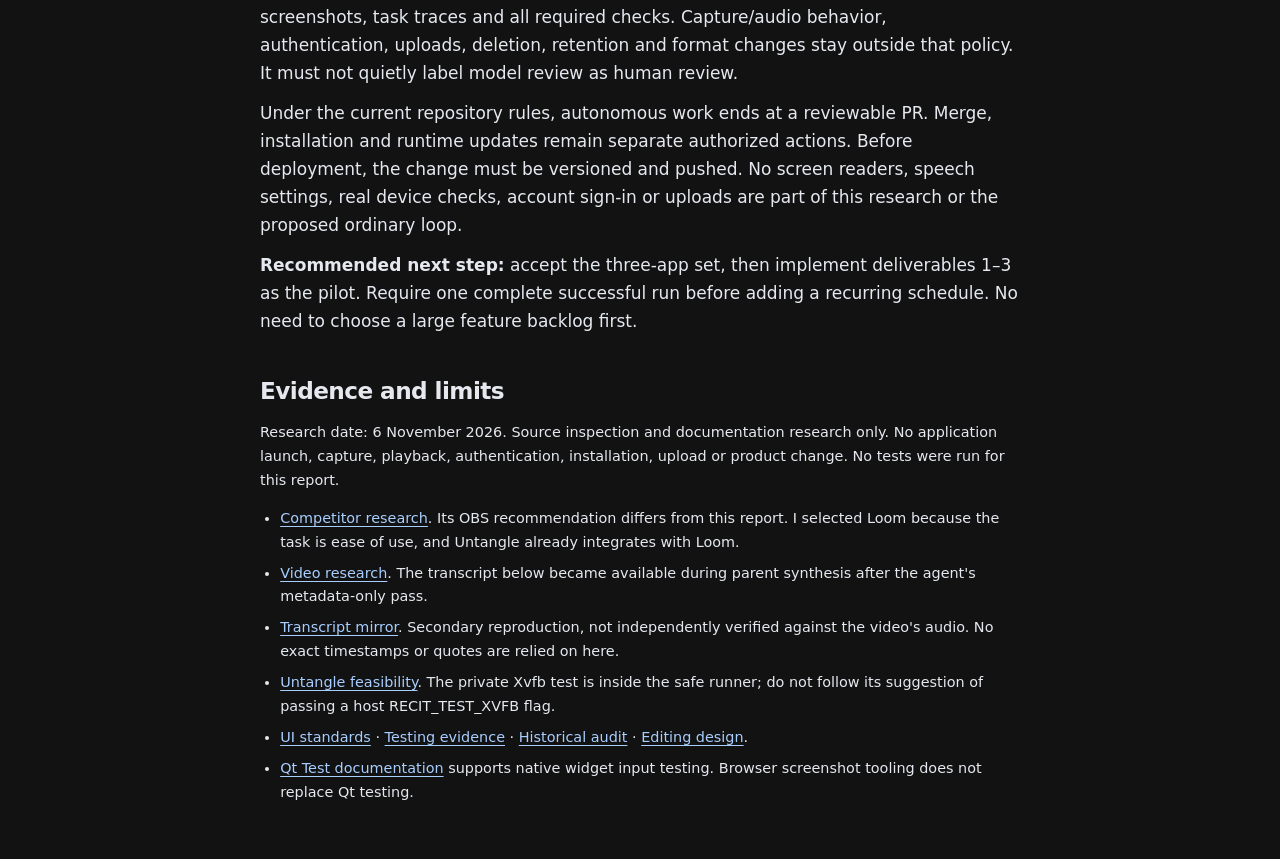
==== commit 88991c5b: "docs: clean project docs" ====
--- a/docs/ux-hill-climbing-plan.html
+++ b/docs/ux-hill-climbing-plan.html
@@ -10,6 +10,8 @@
 <p class="lead">Use <strong>Loom, Screen Studio, and Cap</strong> as the comparison set. Build a bounded loop that changes the real Qt app, runs tasks, inspects screenshots, and keeps only verified improvements.</p>
 <p>You should receive a tested pull request and a short decision report. You should not have to click through each change yourself. This document proposes the system. The loop is not installed or running.</p>
 <button id="theme" type="button">Use light theme</button>
+
+<p class="card warn"><strong>Historical proposal, 6 November 2026.</strong> Capability inventories and environment observations below describe that research snapshot. The pilot tools and scoped agent-review policy were later implemented; see <a href="ux-overhaul/README.md">the delivered evidence</a> and <a href="ui-standards.md">current UI standards</a>. This proposal is not a running service, current backlog, or standing release authorization.</p>
 
 <section><h2>The three comparison apps</h2>
 <p>These are the best fit for Untangle's job: make a recording, review it, and share it with little effort. This is a recommendation based on official documentation. We did not measure competitor task times or test their installed apps.</p>
@@ -26,18 +28,7 @@
 <div class="card warn"><p>A model can prefer a screenshot while the app becomes harder to use. Test task completion separately. Treat model ratings as advice, and retain the best verified version when an experiment fails.</p></div>
 </section>
 
-<section><h2>What Untangle already has</h2>
-<p>The app already has real Qt mouse and keyboard tests, both themes, two window sizes, synthetic media, recovery tests, and screenshot tools. Start there. Do not build a second imitation of the UI.</p>
-<table><thead><tr><th>Existing part</th><th>Use in the loop</th></tr></thead><tbody>
-<tr><td><code>scripts/test.sh</code></td><td>Required safe test entry. Bubblewrap blocks access to host devices, desktop services, and networking.</td></tr>
-<tr><td><code>tests/test_ui_clickthrough.py</code></td><td>Production widgets receive real Qt input. Extend these actions for measured tasks.</td></tr>
-<tr><td><code>scripts/render-*.py</code></td><td>Capture real widgets with synthetic capture/playback boundaries. Consolidate stale assumptions before use.</td></tr>
-<tr><td><code>tests/test_overlay_input.py</code></td><td>Private X11 pointer and synthetic capture checks when Xvfb and required OBS plugins exist.</td></tr>
-<tr><td><code>docs/ui-standards.md</code></td><td>Existing layout, focus, audio-state, and recording rules remain acceptance conditions.</td></tr>
-</tbody></table>
-<p class="meta">Read-only environment check: bwrap exists. This checkout has no .venv, system Python has no PySide6, and Xvfb is absent. No .github workflow directory was found. Provisioning and CI wiring are required; the loop is not ready to execute here.</p>
-<p>The 4 November audit is historical evidence. Later work already added saved-take review, sharing status, and source-preserving trim exports. Measure today's app before filing those as missing features again.</p>
-</section>
+<section><h2>Historical starting point</h2><p>The research checkout at <code>fe0eff1</code> had bubblewrap but no local venv, system PySide6, Xvfb, or .github workflow directory. Those observations were limited to that checkout. The proposal called for a pinned Linux environment, explicit lane prerequisites, source/mock provenance, and safe rendering before optimization. A successful test exit could not substitute for a required lane that skipped.</p><p>Later work added the <a href="../scripts/render-safe.sh">isolated renderer</a> and <a href="../scripts/ux_session.py">bounded Qt task bridge</a>. Use the <a href="ux-overhaul/README.md">delivered evidence</a> and current source for capabilities. The 4 November audit is historical; later saved-take review and trim exports must not be proposed again as missing features.</p></section>
 
 <section><h2>The complete improvement loop</h2>
 <ol class="flow" aria-label="Improvement loop">
@@ -66,28 +57,9 @@
 <p>Repeated model votes are not independent user research. Even separate Codex models share biases. A successful run establishes automated evidence of improvement, not proof that every user will prefer it.</p>
 </section>
 
-<section><h2>The task pack</h2>
-<p>Use a versioned catalog. Each task defines initial settings, synthetic inputs, allowed actions, completion evidence, and failure conditions. Existing tests are the first cases.</p>
-<table><thead><tr><th>Task</th><th>Completion evidence</th></tr></thead><tbody>
-<tr><td>Prepare a recording</td><td>Target, camera, mic and computer sound are clear; Record is reachable; Escape cancels preparation.</td></tr>
-<tr><td>Recover from a mic error</td><td>Waiting, silence and missing packets remain distinct. Input can change after cleanup. No silent fallback.</td></tr>
-<tr><td>Pause, resume, stop</td><td>State and main action remain visible. The correct synthetic file reaches saved state.</td></tr>
-<tr><td>Review and find a take</td><td>Review opens the exact saved file, including after rename. Selection stays silent until Play.</td></tr>
-<tr><td>Trim and export</td><td>Original survives; export is versioned; cancel and disk-full leave a recoverable state.</td></tr>
-<tr><td>Share or archive</td><td>Mocked partial failure preserves local files. Link, audience, upload status and retry outcome stay distinct.</td></tr>
-<tr><td>Quit during work</td><td>Recording, playback, export and background workers finish or cancel with their resources released.</td></tr>
-</tbody></table>
-<p>Baseline matrix: light/dark × Screen/Camera × 960×760/1120×840. Add empty/populated libraries, long names, loading, recoverable errors, keyboard-only operation and 1×/1.5× scale where supported. Cover the full matrix before a PR is ready, even if each inner round uses only affected cases.</p>
-<p>Separate scripted regression from discovery. A fresh exploratory agent gets a task and visible controls, without the scripted solution. Its wrong turns reveal possible friction. Verify those findings before changing code.</p>
-<div class="card"><h3>Give the agent a safe way to operate Qt</h3><p>Add a small test-only bridge around the existing fixture. It returns a full-window image and a list of visible controls with stable IDs, labels, bounds and enabled state. It accepts bounded click, type, key, scroll and wait actions. Qt sends input on its main thread and returns the next observation and action trace.</p><p>The model controller stays outside bubblewrap. The fixture stays inside it, with synthetic devices, temporary settings, no network and no host desktop. Use inherited pipes for messages and an explicit artifact output mount. Do not enable desktop accessibility services. Reject unknown actions and targets outside the fixture window. Limit an exploratory task to 30 actions and 120 seconds.</p><p>Before optimization starts, demonstrate one unscripted task through this bridge. A browser automation tool cannot operate a Qt app by itself. This bridge is proposed work, not an existing capability.</p></div>
-</section>
+<section><h2>Task evidence</h2><p>The proposed catalog covered preparation, microphone recovery, pause/resume/stop, exact-file review, trim/export, sharing/archive failure, and quitting during work. Each task needed an initial state, synthetic inputs, allowed actions, completion/failure signals, and evidence. The baseline matrix was both themes, Camera/Screen, and 960x760/1120x840, with long names, empty/populated libraries, failures, keyboard use, and supported scale factors.</p><p>Scripted regression and discovery answer different questions. A fresh exploratory agent should receive the task and visible controls without the scripted solution; verify its wrong turns before treating them as defects. Current assertions and fixtures belong in the source, not a second catalog in this plan.</p></section>
 
-<section><h2>Build it in four deliverables</h2>
-<details open><summary>1. A reproducible test environment and current baseline</summary><p>Provide a dedicated Linux test image with pinned Qt dependencies, bwrap, FFmpeg and private-X11 prerequisites. Validate namespace isolation first. Repair stale renderers and run screenshots inside a fail-closed wrapper, with a writable artifact directory only. Do not run the renderers directly on the host.</p><p>Deliver source hashes, fixture/mock disclosures, full-window images, task results and skipped-test reasons. Define required checks for each lane. Parse test outcomes and artifacts, not just exit status. Hardware opt-ins remain expected skips. Missing Xvfb or OBS prerequisites block the native-X11 lane, even when unittest exits successfully. Offscreen results cannot satisfy that lane.</p><p>Prove the setup can detect a deliberate clipping fault and a broken task action before allowing optimization. As a pilot prerequisite, propose and approve the narrow UI-standards policy update described below. Commit it through the PR workflow before treating agent visual review as the replacement release gate.</p></details>
-<details open><summary>2. A comparison pack and machine-readable task results</summary><p>Create a small task catalog and a dated reference pack for the three apps. Keep reusable results in JSON and generate a readable HTML report. Reuse existing Qt fixtures and implement the constrained observation/action bridge above. No new UI framework or browser remake is needed.</p><p>Each run records baseline/candidate commit, task version, image hashes, Qt/fonts/scale, boundary mocks, action trace, assertions, durations, judge model/prompt, and decision. Keep rejected rounds too.</p></details>
-<details open><summary>3. A bounded pilot that produces one reviewable PR</summary><p>Start with one task: review the exact saved take, then return to setup. Measure its current behavior before choosing a change. The new pilot task is small; the rest of the task pack is a later expansion. Existing export, upload, audio and shutdown regression checks still run as part of the full suite.</p><p>Allow UI changes only. Recording engines, audio, credentials, retention and capture formats are excluded from automatic polish. Mixed UI/business-logic files need a diff-level check, not just a filename allowlist.</p><p>Keep acceptance tests and comparator references read-only to the builder. A necessary test change receives separate review before a new baseline. Run <code>./scripts/test.sh</code> and <code>bash -n scripts/*.sh bin/*</code>; retain their logs and exact revision.</p><p>Deliver one PR with full screenshots, annotated changes, task comparisons, tests, unresolved limits and a rollback to the baseline revision. Installation remains separate.</p></details>
-<details open><summary>4. Repeat safely, then add features by measured need</summary><p>After the pilot works, trigger the controller on an explicit run or an approved schedule. Use a single-run lock and resumable state. CI reruns deterministic checks; an agent worker performs design judgments. CI must fail closed if namespace isolation is unavailable.</p><p>Rank feature proposals by observed task failure, expected benefit, implementation cost and release risk. Start with existing workflow friction. Region selection, automatic zoom, captions, and editable separate tracks each need their own spec and tests. Separate tracks are a capture/storage change, not a small editor control.</p></details>
-</section>
+<section><h2>Original delivery decisions</h2><p>The proposed order was a reproducible environment/current baseline, a comparison pack and machine-readable tasks, one bounded pilot PR, then expansion by measured need. The first pilot was exact saved-take review followed by return to setup. Before optimization, the environment should detect deliberately clipped text and a broken action. A separate policy decision was required before agent reviews could replace routine human visual QA.</p><p>Tests and comparator references were to stay read-only to the builder; any necessary changes needed separate review before resetting the baseline. The evidence record needed baseline/candidate commits, task version, image hashes, Qt/fonts/scale, mocks, action trace, assertions, durations, judge/prompt, and decision. Rejected rounds were to remain local.</p><p>UI-only permission excluded engine/audio/credentials/retention/format changes. A file allowlist alone could not protect mixed UI/business logic. Recurring runs were a future proposal after a successful pilot, with a single-run lock and resumable state, not a schedule created by this document. Region capture, automatic zoom, captions, and separate tracks each required their own design.</p></section>
 
 <section><h2>Models, cost, and stop rules</h2>
 <p>Use <strong>Codex (elhaam)</strong> first, as requested. The research used three Luna agents at low reasoning and the default service tier. No usage-limit failure occurred.</p>
